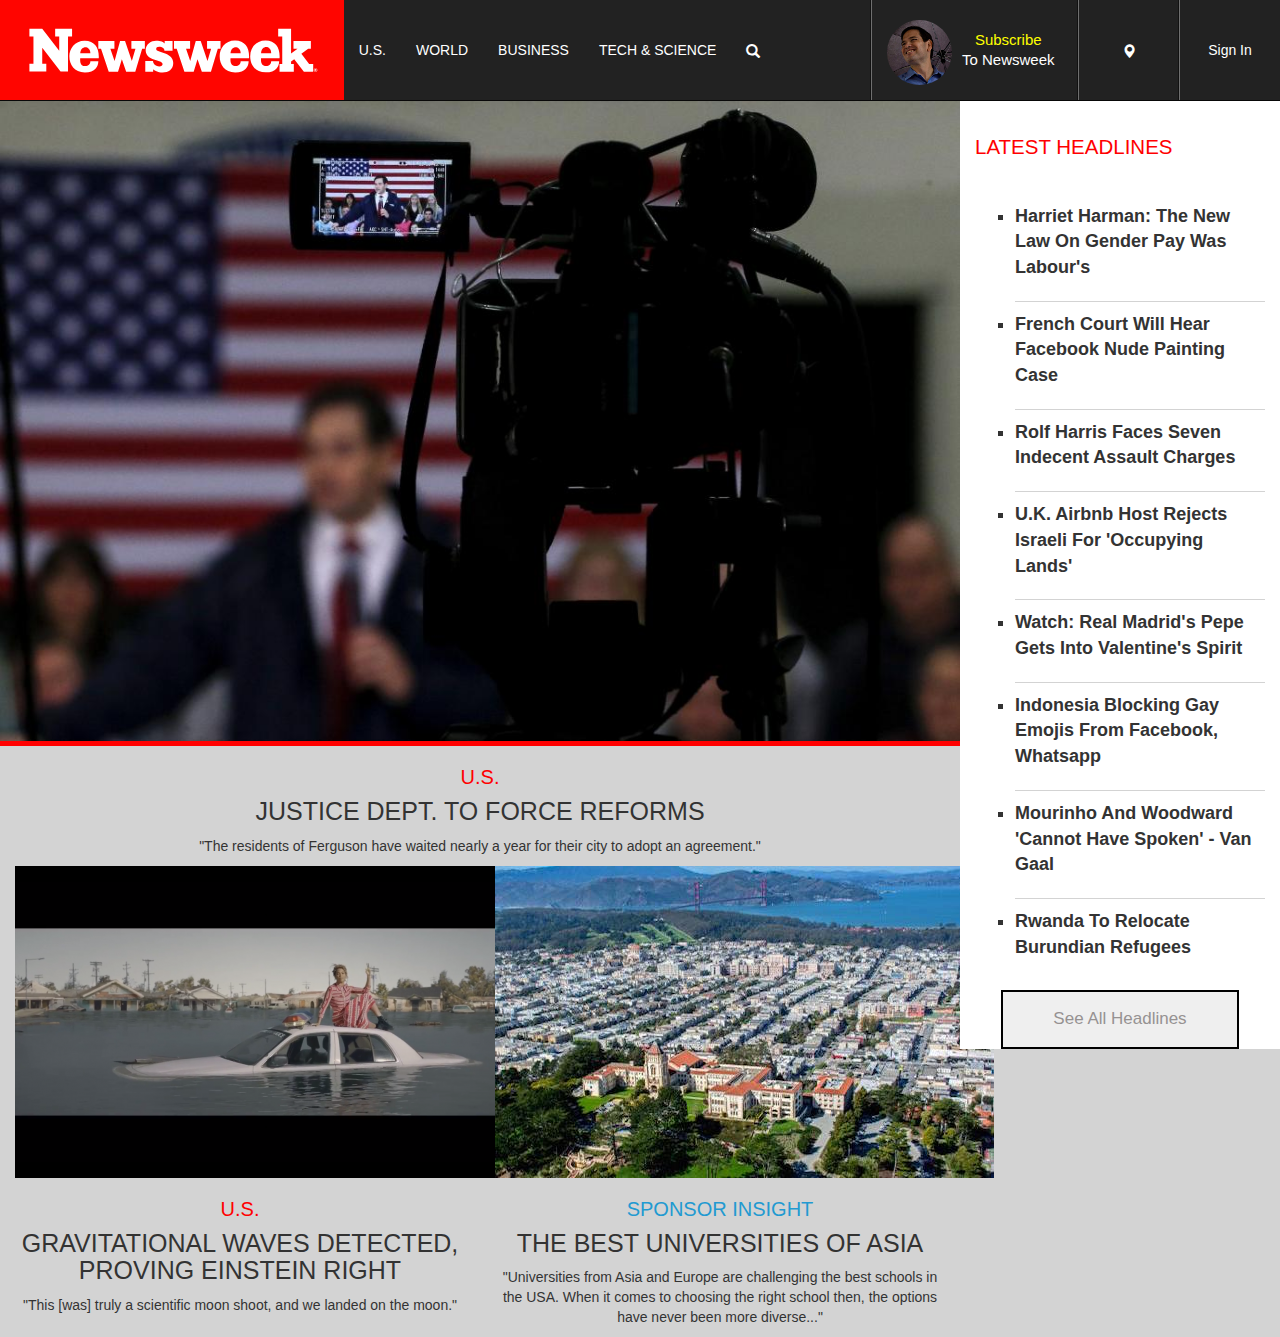
==== index.html @ d06790ab "made good progress on layout" ====
<!DOCTYPE html>
<html lang="en">
  <!-- Head -->
  <head>
    <meta name="viewport" content="width=device-width, initial-scale=1">
    <!-- favicon-->
    <link href="/images/favicon/favicon-32x32.png" rel="icon" type="image/x-icon">

    <title>Newsweek</title>
    
    <link href="css/bootstrap.min.css" rel="stylesheet">
    <link href="css/navbar.css" rel="stylesheet">
    <link href="css/main.css" rel="stylesheet">
    <link href="css/sidebar.css" rel="stylesheet"> 
  </head>

  <!-- Body -->
  <body>
    <!-- Header / Navbar -->
    <nav class="topnav navbar navbar-inverse navbar-static-top" role="navigation" id="main-nav">
      <div class="container-fluid">
        <div class="navbar-header hidden-xs">
          <a href="#" class="pull-left">
            <img class="visible-sm visible-lg" src="images/logo/logo_lg.svg" alt="">
            <img class="visible-md" src="images/logo/logo-sm.svg" alt="">
          </a>
        </div>
        <ul class="nav navbar-nav navbar-left nav-items visible-md visible-lg">
          <li><a href="#">U.S.</a></li>
          <li><a href="#">WORLD</a></li>
          <li><a href="#">BUSINESS</a></li>
          <li><a href="#">TECH & SCIENCE</a></li>
          <li><a href="#" class="glyphicon glyphicon-search"></a></li>
        </ul>
        <div id="navbar" class="navbar-collapse collapse">
          <a href="#" class="pull-left">
            <img class="visible-xs" src="images/logo/logo-sm.svg" alt="">
          </a>
          <!-- Smaller Screen Nav Bar -->
          <ul class="nav navbar-nav navbar-right hidden-lg hidden-md">
            <li class="divider-vertical"></li>
            <li class="dropdown dropdown-style">
              <a href="#" id="search-box" class="dropdown-toggle glyphicon glyphicon-search" data-toggle="dropdown"></a>
              <div class="banner-width-set">
              </div>
            </li>
            <li class="divider-vertical"></li>
            <li class="dropdown dropdown-style-sm-hamburger">
              <a href="#" id="hamburger" class="dropdown-toggle glyphicon glyphicon-menu-hamburger" data-toggle="dropdown"></a>
              <div class="banner-width-set">
              </div>
            </li>
          </ul>
          <!-- lg Screen Nav Bar -->
          <ul class="nav navbar-nav navbar-right visible-lg visible-md">
            <li class="divider-vertical"></li>
            <li class="dropdown">
              <a href="#" id="circular-image" class="dropdown-toggle" data-toggle="dropdown">
                <div class="banner-subscribe-to">
                  <div class="wrapper">
                    <p><img class="img-circle" src="images/navbar/nav-bar-img.jpg">
                      <span>Subscribe <br> To Newsweek</span>
                    </p>
                  </div>
                </div>
              </a>
            </li>
            <li class="divider-vertical"></li>
            <li class="dropdown dropdown-style">
              <a href="#" id="map-marker" class="dropdown-toggle glyphicon glyphicon-map-marker" data-toggle="dropdown"></a>
            </li>
            <li class="divider-vertical"></li>
            <li><a href="#">Sign In</a>
              <div class="banner-sign-in">
              </div>
            </li>
          </ul>
        </div>
      </div>
    </nav>

    <!-- Main -->
    <div class="container-fluid main-content"><!-- hero section -->
      <div id="row-one" class="row">
        <!-- Main Article --> 
        <div class="col-xs-12 col-md-9">
          <div id="main-article">
            <img class="img-responsive" src="images/main/main0_politician-usa-flag.jpg" alt="image of a politician in from of the USA flag" />
              <div id="main-text-div" class="text-div">
                <h3>U.S.</h3>
                <h4>Justice Dept. To Force Reforms</h4>
                  <p>"The residents of Ferguson have waited nearly a year for their city to adopt an agreement."</p>
              </div>
          </div>

          <!-- sub hero / 2 articles below main article -->
          <div id="row-two" class="row">
            <div id="subhero" class="col-xs-12 col-sm-6" >
              <img src="images/main/main1_beyonce.png" alt="Beyoncé on a police car that is submerged in water" />
              <div class="text-div">
                <h3>U.S.</h3>
                <h4>Gravitational Waves Detected, Proving Einstein Right</h4>
                  <p>"This [was] truly a scientific moon shoot, and we landed on the moon."</p>
              </div>
            </div>
            <div class="col-xs-12 col-sm-6">
              <img src="images/main/main2_buildings.jpg" alt="aerial view of a city near the Golden Gate Bridge" />
              <div class="text-div">
                <h3 id="sponsor-insight">Sponsor Insight</h3>
                <h4>The Best Universities of Asia</h4>
                  <p>"Universities from Asia and Europe are challenging the best schools in the USA. When it comes to choosing the right school then, the options have never been more diverse..."</p>
              </div>
            </div>
          </div>
        </div>


        <!-- Side Menu -->
        <div id="row-three" class="row col-xs-12 col-md-3">
          <h3 id="latest-headline">Latest Headlines</h3>
          <ul id="headline-links">
            <li class="headline-link-item">Harriet Harman: The New Law on Gender Pay was Labour's</li>
            <li class="headline-link-item">French Court Will hear Facebook nude painting case</li>
            <li class="headline-link-item">Rolf Harris faces seven indecent assault charges</li>
            <li class="headline-link-item">U.K. airbnb host rejects Israeli for 'occupying lands'</li>
            <li class="headline-link-item">Watch: real Madrid's Pepe gets into Valentine's spirit</li>
            <li class="headline-link-item">Indonesia blocking gay emojis from Facebook, Whatsapp</li>
            <li class="headline-link-item">Mourinho and Woodward 'Cannot Have Spoken' - Van Gaal</li>
            <li id="rwanda" class="headline-link-item">Rwanda to Relocate Burundian refugees</li>
          </ul>

          <!-- button -->
          <div id="button-div">
            <button class="text-center">See all headlines</button>
          </div>
        </div>
      </div>
    </div>

    <!-- Bootstrap core JavaScript
    ================================================== -->
    <!-- Placed at the end of the document so the pages load faster -->
    <script src="js/jquery.min.js"></script>
    <script src="js/bootstrap.min.js"></script>
  </body>
</html>
---- css/navbar.css ----
/*-- Navbar --*/

#main-nav .container-fluid {
  padding-left: 0px;
  padding-right: 0px;
}

#main-nav .pull-left img {
  height: 100px;
}

.navbar-inverse .navbar-nav>li>a {
  color: white;
}

.navbar-inverse .navbar-nav>li>a:hover{
  color: #9d9d9d;
}

#main-nav li a:not(#circular-image):not(.bullet-a){
  line-height: 70px; /*vertically center menu items*/
  position: relative;
  display: block;
  text-align:center;
}

/* ----------------------- */

/* Subscribe to Newsweek */

#main-nav li #circular-image {
  padding-top: 20px;
  padding-bottom: 20px;
}

.banner-subscribe-to {
  width: 175px;
}
#main-nav .wrapper {
  margin: 0 auto;
}

.banner-subscribe-to p {
  text-align: center;
  display: block;
}

#main-nav .img-circle {
  border-radius: 50%;
  height: 65px;
  width: 65px;
  vertical-align:middle;
  text-align: left;
  float: left;
}

.banner-subscribe-to span {
  padding-top: 10px;
  padding-left: 10px;
  display: table-cell;
  font-size: 15px;
  vertical-align:middle;
}

.banner-subscribe-to span::first-line {
  color:yellow;
}

#main-nav .divider-vertical {
  height: 100px;
  border-right: 1px solid #ffffff;
  border-left: 1px solid #f2f2f2;
}

#main-nav.navbar-inverse .divider-vertical {
  border-right-color: #6f6f6f;
  border-left-color: #111111;
}

.banner-width-set {
  width: 100px;
}

/* Sign In */

.banner-sign-in {
  width: 100px;
}

/* small screen navbar*/

.navbar-collapse.collapse {
  display: block!important;
}

.navbar-collapse {
  padding-left: 0px;
  padding-right: 0px;
}

.navbar-nav > li, .navbar-nav {
  float: left !important;
}

.navbar-right {
  float: right!important;
}

@media (min-width: 768px) {
  #main-nav .navbar-right {
    margin-right: 0;
  }
}

@media (max-width: 767px){
  #main-nav .container-fluid {
    padding-left: 15px;
    padding-right: 15px;
  }
  #main-nav .navbar-nav > li > a {
    padding-top: 15px;
    padding-bottom: 15px;
  }
  #main-nav .navbar-nav {
    margin: 0 0 0 15px;
  }
}
---- css/main.css ----
/********** start of css *********/

/***** ***** navbar ***** *****/
#main-nav {
  margin-bottom: 0;
}
#map-marker {
  padding-left: 4.25rem;
  padding-right: 4.25rem;
}


/***** ***** main (hero) ***** *****/
#row-one {
  background-color: lightgrey;
}
#main-article {
  margin-left: -15px;
  margin-right: -15px;
  position: relative;
}
.img-responsive {
  width: 100%;
}
#main-text-div {
  border-top: solid red 5px;
  bottom: absolute;
}
.text-div {
  text-align: center;
}
h3 {
  color: red;
  text-transform: uppercase;
  font-size: 20px;
}
#sponsor-insight {
  color: rgb(34, 154, 209);
}
h4 {
  text-transform: uppercase;
  font-size: 25px;
}
/***** ***** main (sub-hero) ***** *****/



/***** ***** side menu ***** *****/
#row-three {
  margin-left: 0px;
  background-color: white;
}
#latest-headline {
  font-size: 2.05rem;
  padding-top: 15px;
  /* padding-bottom: 15px; */
  margin-top: 20px;
  margin-bottom: 20px;
  /* margin-bottom: 1rem; */
}
#headline-links, button {
  text-transform: capitalize;
}
ul {
  list-style: none;
  list-style-type: square;
}
/*** unordered list***/
#headline-links {
  font-weight: bold;
  padding-top: 15px;
}
li {
  border-width: 70%;
  /* margin-bottom: 5px; */
}
.headline-link-item { 
  font-size: 18px;
  padding-top: 10px;
  padding-bottom: 20px;
  border-bottom: solid lightgrey 1px;
}
#headline-links::before {
  color: red;
}
#rwanda {
  border-bottom: none;
}
#button-div {
  margin: 0 auto;
  display: flex;
  justify-content: center;
}
button {
  padding: 15px 50px;
  color: rgb(150, 146, 146);
  font-size: 17px;
  border: solid black 2px;
}
button:hover {
  opacity: 0.75;
}



/***** ***** media breakpoints ***** *****/
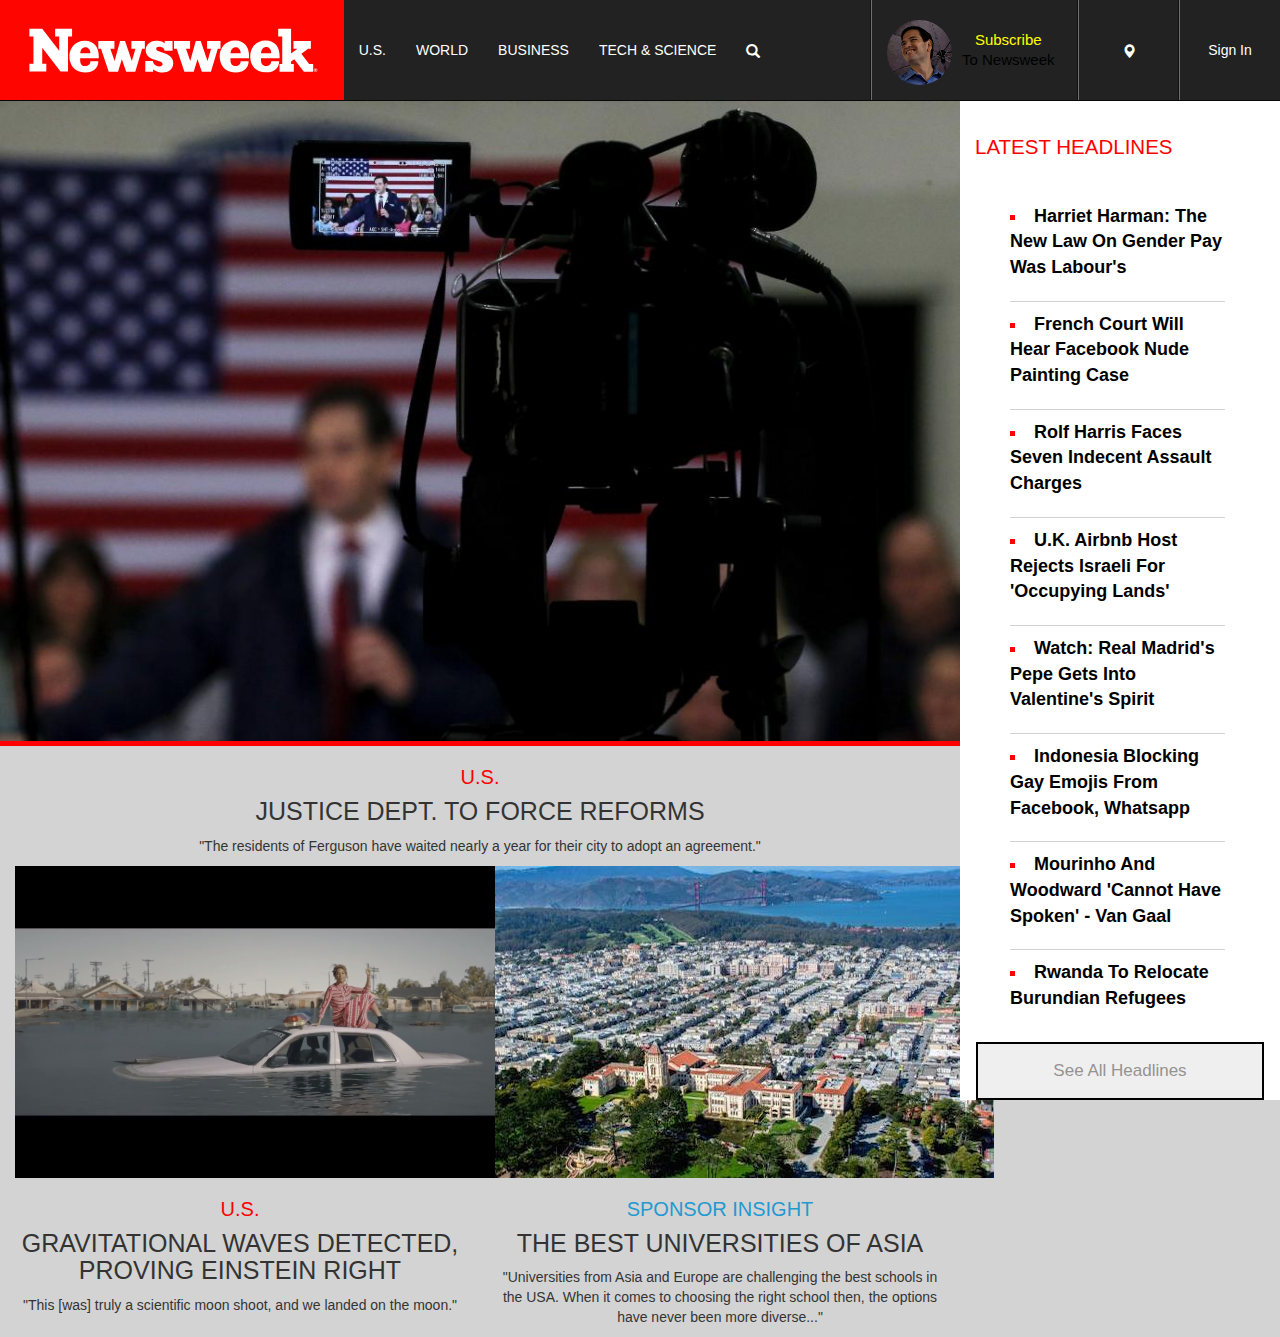
==== commit 54d2f96c: "made the bullet points square and red" ====
--- a/index.html
+++ b/index.html
@@ -119,14 +119,14 @@
         <div id="row-three" class="row col-xs-12 col-md-3">
           <h3 id="latest-headline">Latest Headlines</h3>
           <ul id="headline-links">
-            <li class="headline-link-item">Harriet Harman: The New Law on Gender Pay was Labour's</li>
-            <li class="headline-link-item">French Court Will hear Facebook nude painting case</li>
-            <li class="headline-link-item">Rolf Harris faces seven indecent assault charges</li>
-            <li class="headline-link-item">U.K. airbnb host rejects Israeli for 'occupying lands'</li>
-            <li class="headline-link-item">Watch: real Madrid's Pepe gets into Valentine's spirit</li>
-            <li class="headline-link-item">Indonesia blocking gay emojis from Facebook, Whatsapp</li>
-            <li class="headline-link-item">Mourinho and Woodward 'Cannot Have Spoken' - Van Gaal</li>
-            <li id="rwanda" class="headline-link-item">Rwanda to Relocate Burundian refugees</li>
+            <li class="headline-link-item"><span>Harriet Harman: The New Law on Gender Pay was Labour's</span></li>
+            <li class="headline-link-item"><span>French Court Will hear Facebook nude painting case</span></li>
+            <li class="headline-link-item"><span>Rolf Harris faces seven indecent assault charges</span></li>
+            <li class="headline-link-item"><span>U.K. airbnb host rejects Israeli for 'occupying lands'</span></li>
+            <li class="headline-link-item"><span>Watch: real Madrid's Pepe gets into Valentine's spirit</span></li>
+            <li class="headline-link-item"><span>Indonesia blocking gay emojis from Facebook, Whatsapp</span></li>
+            <li class="headline-link-item"><span>Mourinho and Woodward 'Cannot Have Spoken' - Van Gaal</span></li>
+            <li id="rwanda" class="headline-link-item"><span>Rwanda to Relocate Burundian refugees</span></li>
           </ul>
 
           <!-- button -->
--- a/css/main.css
+++ b/css/main.css
@@ -64,21 +64,27 @@
 ul {
   list-style: none;
   list-style-type: square;
+  list-style-position: inside;
 }
-/*** unordered list***/
+/*** unordered list ***/
 #headline-links {
   font-weight: bold;
   padding-top: 15px;
+  padding-left: 35px;
+  padding-right: 40px;
 }
 li {
   border-width: 70%;
-  /* margin-bottom: 5px; */
+  color: red;
 }
 .headline-link-item { 
   font-size: 18px;
   padding-top: 10px;
   padding-bottom: 20px;
   border-bottom: solid lightgrey 1px;
+}
+li span {
+  color: black;
 }
 #headline-links::before {
   color: red;
@@ -92,7 +98,7 @@
   justify-content: center;
 }
 button {
-  padding: 15px 50px;
+  padding: 15px 75px;
   color: rgb(150, 146, 146);
   font-size: 17px;
   border: solid black 2px;
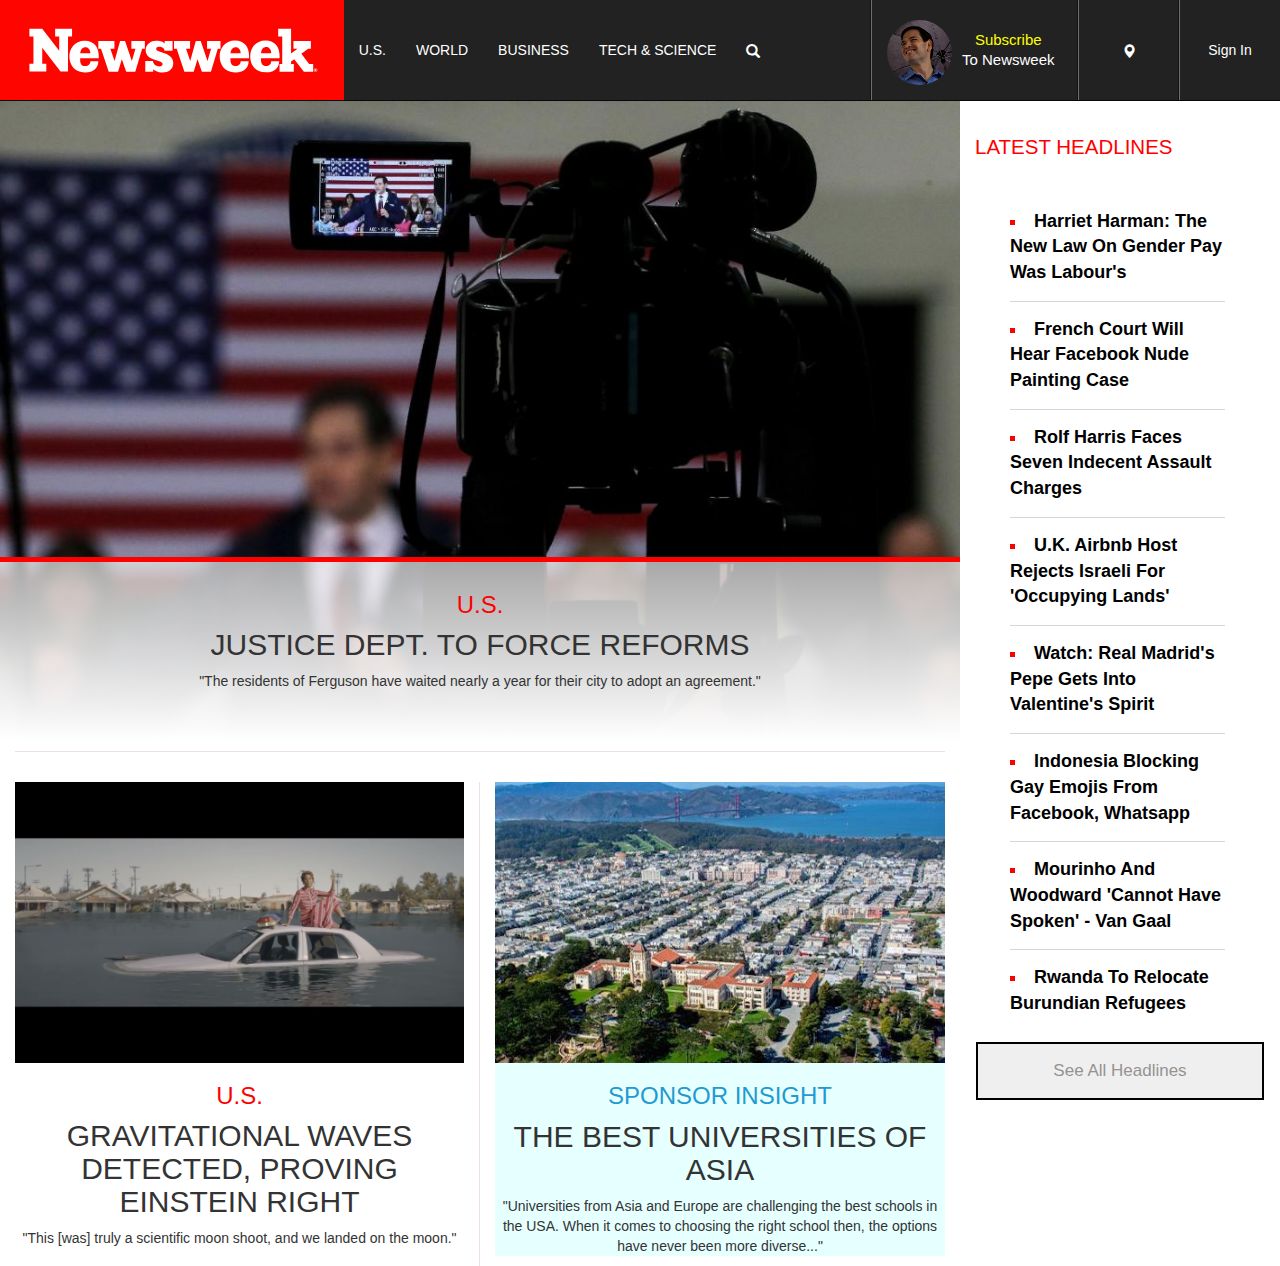
==== commit 9a25c3ae: "added blue background to div" ====
--- a/index.html
+++ b/index.html
@@ -95,20 +95,22 @@
 
           <!-- sub hero / 2 articles below main article -->
           <div id="row-two" class="row">
-            <div id="subhero" class="col-xs-12 col-sm-6" >
-              <img src="images/main/main1_beyonce.png" alt="Beyoncé on a police car that is submerged in water" />
+            <div id="sub-hero-1" class="col-xs-12 col-sm-6" >
+              <img class="img-responsive" src="images/main/main1_beyonce.png" alt="Beyoncé on a police car that is submerged in water" />
               <div class="text-div">
                 <h3>U.S.</h3>
                 <h4>Gravitational Waves Detected, Proving Einstein Right</h4>
                   <p>"This [was] truly a scientific moon shoot, and we landed on the moon."</p>
               </div>
             </div>
-            <div class="col-xs-12 col-sm-6">
-              <img src="images/main/main2_buildings.jpg" alt="aerial view of a city near the Golden Gate Bridge" />
-              <div class="text-div">
-                <h3 id="sponsor-insight">Sponsor Insight</h3>
-                <h4>The Best Universities of Asia</h4>
-                  <p>"Universities from Asia and Europe are challenging the best schools in the USA. When it comes to choosing the right school then, the options have never been more diverse..."</p>
+            <div id="sub-hero-2" class="col-xs-12 col-sm-6">
+              <div id="sponsor-insight-background">
+                <img class="img-responsive" src="images/main/main2_buildings.jpg" alt="aerial view of a city near the Golden Gate Bridge" />
+                <div class="text-div">
+                  <h3 id="sponsor-insight">Sponsor Insight</h3>
+                  <h4>The Best Universities of Asia</h4>
+                    <p>"Universities from Asia and Europe are challenging the best schools in the USA. When it comes to choosing the right school then, the options have never been more diverse..."</p>
+                </div>
               </div>
             </div>
           </div>
@@ -119,14 +121,14 @@
         <div id="row-three" class="row col-xs-12 col-md-3">
           <h3 id="latest-headline">Latest Headlines</h3>
           <ul id="headline-links">
-            <li class="headline-link-item"><span>Harriet Harman: The New Law on Gender Pay was Labour's</span></li>
-            <li class="headline-link-item"><span>French Court Will hear Facebook nude painting case</span></li>
-            <li class="headline-link-item"><span>Rolf Harris faces seven indecent assault charges</span></li>
-            <li class="headline-link-item"><span>U.K. airbnb host rejects Israeli for 'occupying lands'</span></li>
-            <li class="headline-link-item"><span>Watch: real Madrid's Pepe gets into Valentine's spirit</span></li>
-            <li class="headline-link-item"><span>Indonesia blocking gay emojis from Facebook, Whatsapp</span></li>
-            <li class="headline-link-item"><span>Mourinho and Woodward 'Cannot Have Spoken' - Van Gaal</span></li>
-            <li id="rwanda" class="headline-link-item"><span>Rwanda to Relocate Burundian refugees</span></li>
+            <li class="headline-link-item"><span class="headline-span">Harriet Harman: The New Law on Gender Pay was Labour's</span></li>
+            <li class="headline-link-item"><span class="headline-span">French Court Will hear Facebook nude painting case</span></li>
+            <li class="headline-link-item"><span class="headline-span">Rolf Harris faces seven indecent assault charges</span></li>
+            <li class="headline-link-item"><span class="headline-span">U.K. airbnb host rejects Israeli for 'occupying lands'</span></li>
+            <li class="headline-link-item"><span class="headline-span">Watch: real Madrid's Pepe gets into Valentine's spirit</span></li>
+            <li class="headline-link-item"><span class="headline-span">Indonesia blocking gay emojis from Facebook, Whatsapp</span></li>
+            <li class="headline-link-item"><span class="headline-span">Mourinho and Woodward 'Cannot Have Spoken' - Van Gaal</span></li>
+            <li id="rwanda" class="headline-link-item"><span class="headline-span">Rwanda to Relocate Burundian refugees</span></li>
           </ul>
 
           <!-- button -->
--- a/css/main.css
+++ b/css/main.css
@@ -12,7 +12,7 @@
 
 /***** ***** main (hero) ***** *****/
 #row-one {
-  background-color: lightgrey;
+  /* background-color: lightgrey; */
 }
 #main-article {
   margin-left: -15px;
@@ -24,7 +24,13 @@
 }
 #main-text-div {
   border-top: solid red 5px;
-  bottom: absolute;
+  position: absolute;
+  bottom: 0;
+  left: 0; 
+  right: 0;
+  background-image: linear-gradient(to bottom, rgba(240,240,240,0.7), rgba(255,255,255, 1));
+  padding-top: 10px;
+  padding-bottom: 40px;
 }
 .text-div {
   text-align: center;
@@ -32,18 +38,39 @@
 h3 {
   color: red;
   text-transform: uppercase;
-  font-size: 20px;
+  font-size: 24px;
+}
+h4 {
+  text-transform: uppercase;
+  font-size: 30px;
+}
+
+
+/***** ***** main (sub-hero) ***** *****/
+#row-two {
+  border-top: solid rgb(235, 225, 225) 0.5px;
+  margin: 0 auto;
+  margin-top: 10px;
+  padding-top: 30px;
+  display: flex;
+  justify-content: center;
+}
+#sub-hero-1 {
+  border-right: solid rgb(235, 225, 225) 0.5px;
+  padding-left: 0;
+  padding-right: 15px;
+} 
+#sub-hero-2 {
+  /* border-left: solid 0.05px darkgrey;*/
+  padding-left: 15px;
+  padding-right: 0;
 }
 #sponsor-insight {
   color: rgb(34, 154, 209);
 }
-h4 {
-  text-transform: uppercase;
-  font-size: 25px;
+#sponsor-insight-background {
+  background-color: #e6ffff;
 }
-/***** ***** main (sub-hero) ***** *****/
-
-
 
 /***** ***** side menu ***** *****/
 #row-three {
@@ -53,10 +80,8 @@
 #latest-headline {
   font-size: 2.05rem;
   padding-top: 15px;
-  /* padding-bottom: 15px; */
   margin-top: 20px;
   margin-bottom: 20px;
-  /* margin-bottom: 1rem; */
 }
 #headline-links, button {
   text-transform: capitalize;
@@ -79,11 +104,11 @@
 }
 .headline-link-item { 
   font-size: 18px;
-  padding-top: 10px;
-  padding-bottom: 20px;
-  border-bottom: solid lightgrey 1px;
+  padding-top: 15px;
+  padding-bottom: 15px;
+  border-bottom: solid rgb(218, 212, 212) 1px;
 }
-li span {
+.headline-span {
   color: black;
 }
 #headline-links::before {
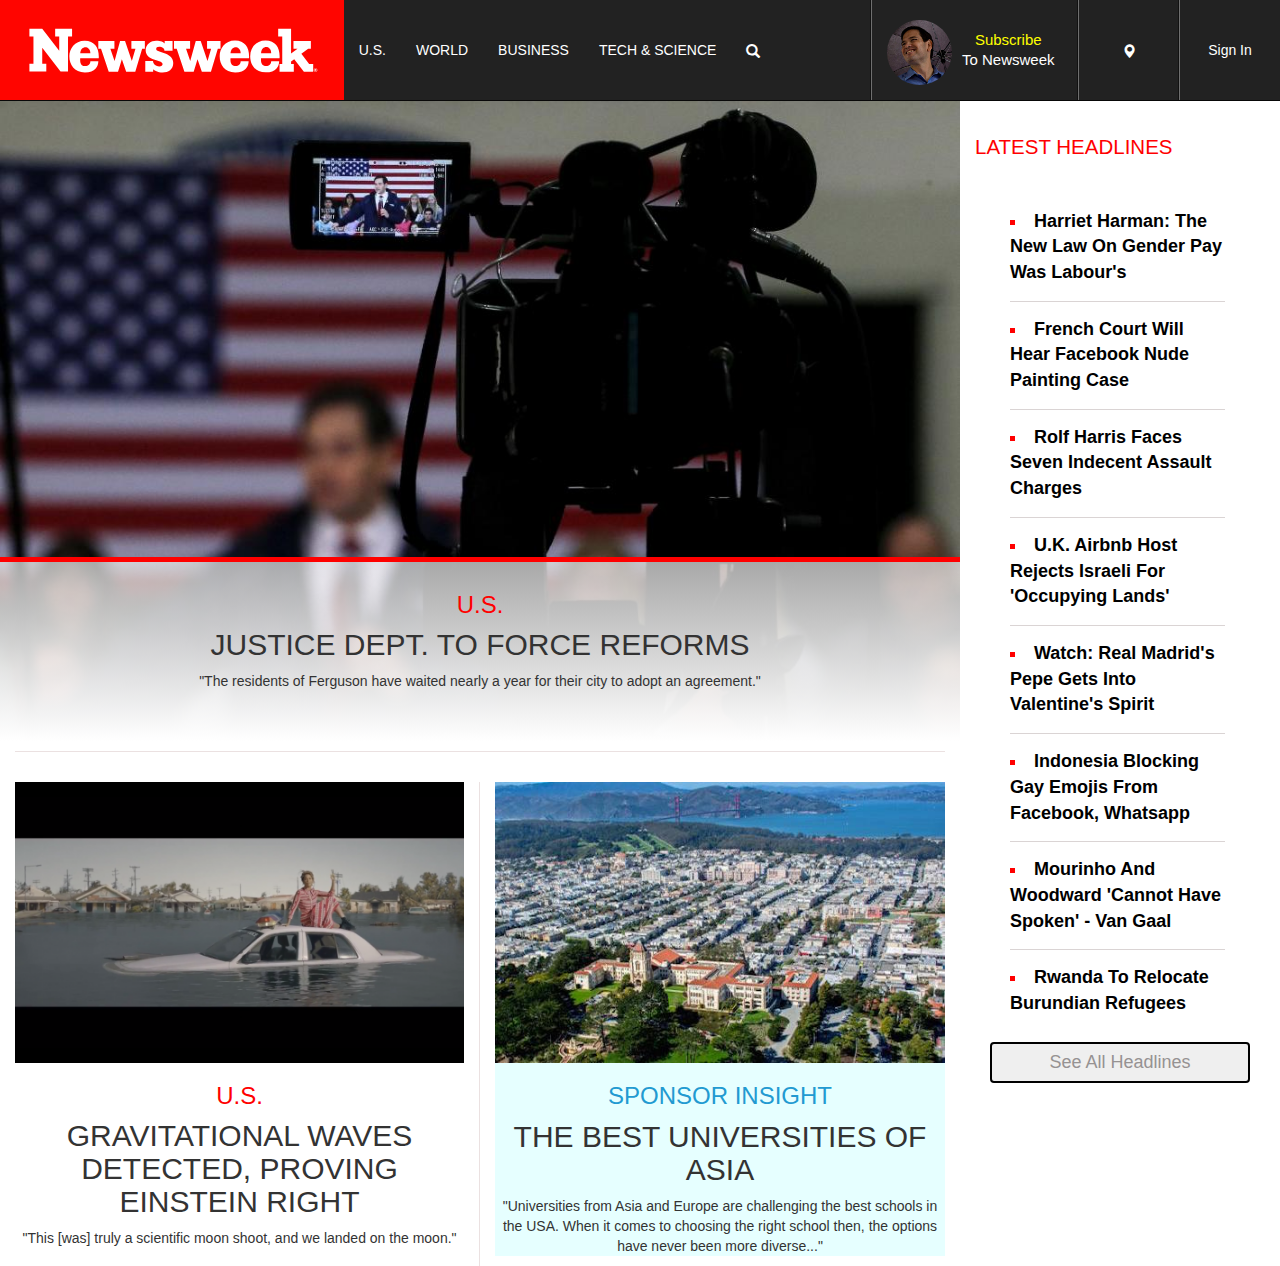
==== commit bc878709: "fixed bootstrap button" ====
--- a/index.html
+++ b/index.html
@@ -132,8 +132,8 @@
           </ul>
 
           <!-- button -->
-          <div id="button-div">
-            <button class="text-center">See all headlines</button>
+          <div id="button-div" class="col-md-12">
+            <button id="headline-button" class="btn text-center btn-block">See all headlines</button>
           </div>
         </div>
       </div>
--- a/css/main.css
+++ b/css/main.css
@@ -11,9 +11,9 @@
 
 
 /***** ***** main (hero) ***** *****/
-#row-one {
-  /* background-color: lightgrey; */
-}
+/* #row-one {
+  background-color: lightgrey; 
+} */
 #main-article {
   margin-left: -15px;
   margin-right: -15px;
@@ -72,6 +72,7 @@
   background-color: #e6ffff;
 }
 
+
 /***** ***** side menu ***** *****/
 #row-three {
   margin-left: 0px;
@@ -119,19 +120,28 @@
 }
 #button-div {
   margin: 0 auto;
-  display: flex;
-  justify-content: center;
+  width: 100%;
 }
 button {
-  padding: 15px 75px;
+  /* margin: 0 auto; */
+  /* padding: 15px 50px; */
   color: rgb(150, 146, 146);
-  font-size: 17px;
-  border: solid black 2px;
+  float: clear;
 }
 button:hover {
   opacity: 0.75;
 }
+#headline-button {
+  border: solid black 2px;
+  font-size: 18px;
+}
 
 
+/***** ***** media breakpoints ***** *****/
+/*  X-Small	<576px
+    Small	≥576px
+    Medium ≥768px
+    Large	≥992px
+    Extra large	≥1200px
+    Extra extra large	≥1400px */
 
-/***** ***** media breakpoints ***** *****/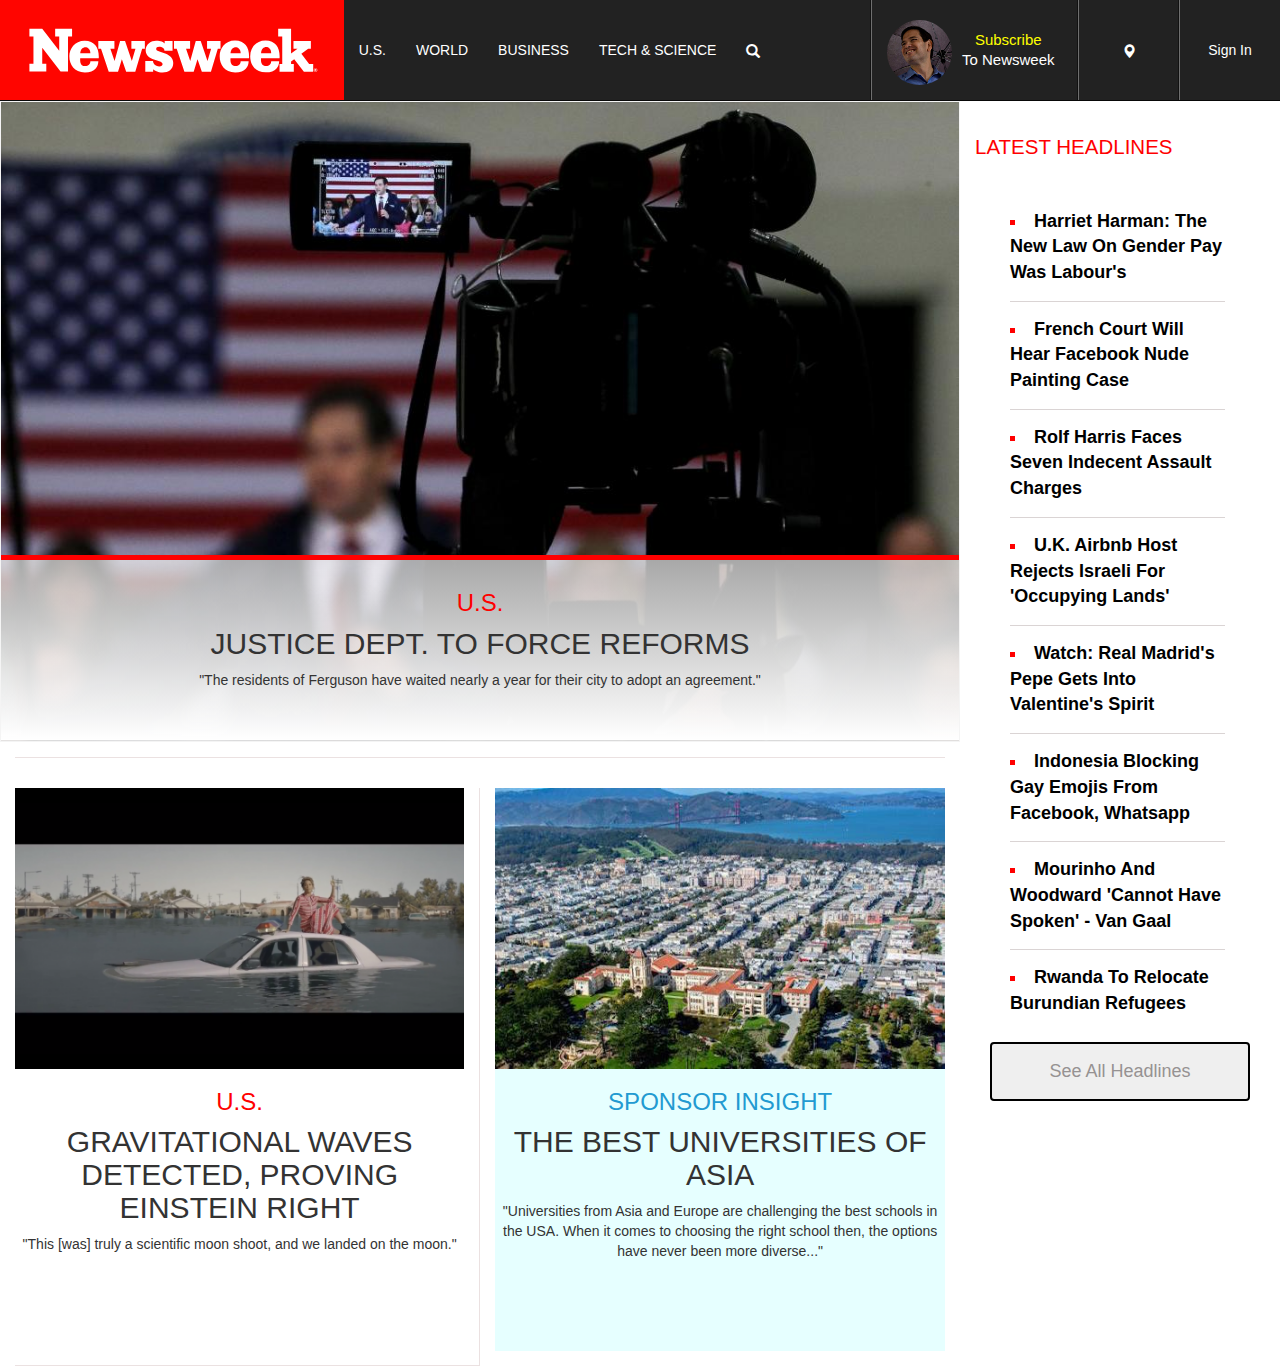
==== commit b9b9200d: "side menu at first breakpoint and main-text-div" ====
--- a/index.html
+++ b/index.html
@@ -85,7 +85,7 @@
         <!-- Main Article --> 
         <div class="col-xs-12 col-md-9">
           <div id="main-article">
-            <img class="img-responsive" src="images/main/main0_politician-usa-flag.jpg" alt="image of a politician in from of the USA flag" />
+            <img class="img-fluid img-responsive" src="images/main/main0_politician-usa-flag.jpg" alt="image of a politician in from of the USA flag" />
               <div id="main-text-div" class="text-div">
                 <h3>U.S.</h3>
                 <h4>Justice Dept. To Force Reforms</h4>
@@ -95,7 +95,7 @@
 
           <!-- sub hero / 2 articles below main article -->
           <div id="row-two" class="row">
-            <div id="sub-hero-1" class="col-xs-12 col-sm-6" >
+            <div id="sub-hero-1" class="col-xs-12 col-s-12 col-md-12 col-lg-12" >
               <img class="img-responsive" src="images/main/main1_beyonce.png" alt="Beyoncé on a police car that is submerged in water" />
               <div class="text-div">
                 <h3>U.S.</h3>
@@ -103,7 +103,7 @@
                   <p>"This [was] truly a scientific moon shoot, and we landed on the moon."</p>
               </div>
             </div>
-            <div id="sub-hero-2" class="col-xs-12 col-sm-6">
+            <div id="sub-hero-2" class="col-xs-12 col-sm-12 col-md-12 col-lg-12">
               <div id="sponsor-insight-background">
                 <img class="img-responsive" src="images/main/main2_buildings.jpg" alt="aerial view of a city near the Golden Gate Bridge" />
                 <div class="text-div">
--- a/css/main.css
+++ b/css/main.css
@@ -12,12 +12,13 @@
 
 /***** ***** main (hero) ***** *****/
 /* #row-one {
-  background-color: lightgrey; 
+  margin-bottom: 20px;
 } */
 #main-article {
   margin-left: -15px;
   margin-right: -15px;
   position: relative;
+  border: solid 0.5px rgba(240,240,240,0.7);
 }
 .img-responsive {
   width: 100%;
@@ -31,9 +32,11 @@
   background-image: linear-gradient(to bottom, rgba(240,240,240,0.7), rgba(255,255,255, 1));
   padding-top: 10px;
   padding-bottom: 40px;
+  border-bottom: solid 0.5px  rgba(240,240,240,0.7);
 }
 .text-div {
   text-align: center;
+  border-bottom-color: white;
 }
 h3 {
   color: red;
@@ -50,13 +53,14 @@
 #row-two {
   border-top: solid rgb(235, 225, 225) 0.5px;
   margin: 0 auto;
-  margin-top: 10px;
+  margin-top: 15px;
   padding-top: 30px;
   display: flex;
   justify-content: center;
 }
 #sub-hero-1 {
   border-right: solid rgb(235, 225, 225) 0.5px;
+  border-bottom: solid rgb(235, 225, 225) 0.5px;
   padding-left: 0;
   padding-right: 15px;
 } 
@@ -64,12 +68,14 @@
   /* border-left: solid 0.05px darkgrey;*/
   padding-left: 15px;
   padding-right: 0;
+  margin-bottom: 15px;
 }
 #sponsor-insight {
   color: rgb(34, 154, 209);
 }
 #sponsor-insight-background {
   background-color: #e6ffff;
+  padding-bottom: 80px;
 }
 
 
@@ -77,6 +83,7 @@
 #row-three {
   margin-left: 0px;
   background-color: white;
+  padding-bottom: 8rem;
 }
 #latest-headline {
   font-size: 2.05rem;
@@ -123,17 +130,17 @@
   width: 100%;
 }
 button {
-  /* margin: 0 auto; */
-  /* padding: 15px 50px; */
   color: rgb(150, 146, 146);
-  float: clear;
+  /* float: clear; */
 }
 button:hover {
-  opacity: 0.75;
+  opacity: 0.50;
 }
 #headline-button {
   border: solid black 2px;
   font-size: 18px;
+  padding-top: 15px; 
+  padding-bottom: 15px;
 }
 
 
@@ -145,3 +152,22 @@
     Extra large	≥1200px
     Extra extra large	≥1400px */
 
+
+@media only screen and (max-width: 991px){
+  #row-three {
+    text-align: center;
+    background-color: rgb(252, 235, 235, 0.25);
+  }
+}
+
+/* moves main text below image */
+@media only screen and (max-width: 767px){
+  #main-text-div {
+    position: relative;
+  }
+}
+@media only screen and (max-width: 767px){
+  {
+    
+  }
+}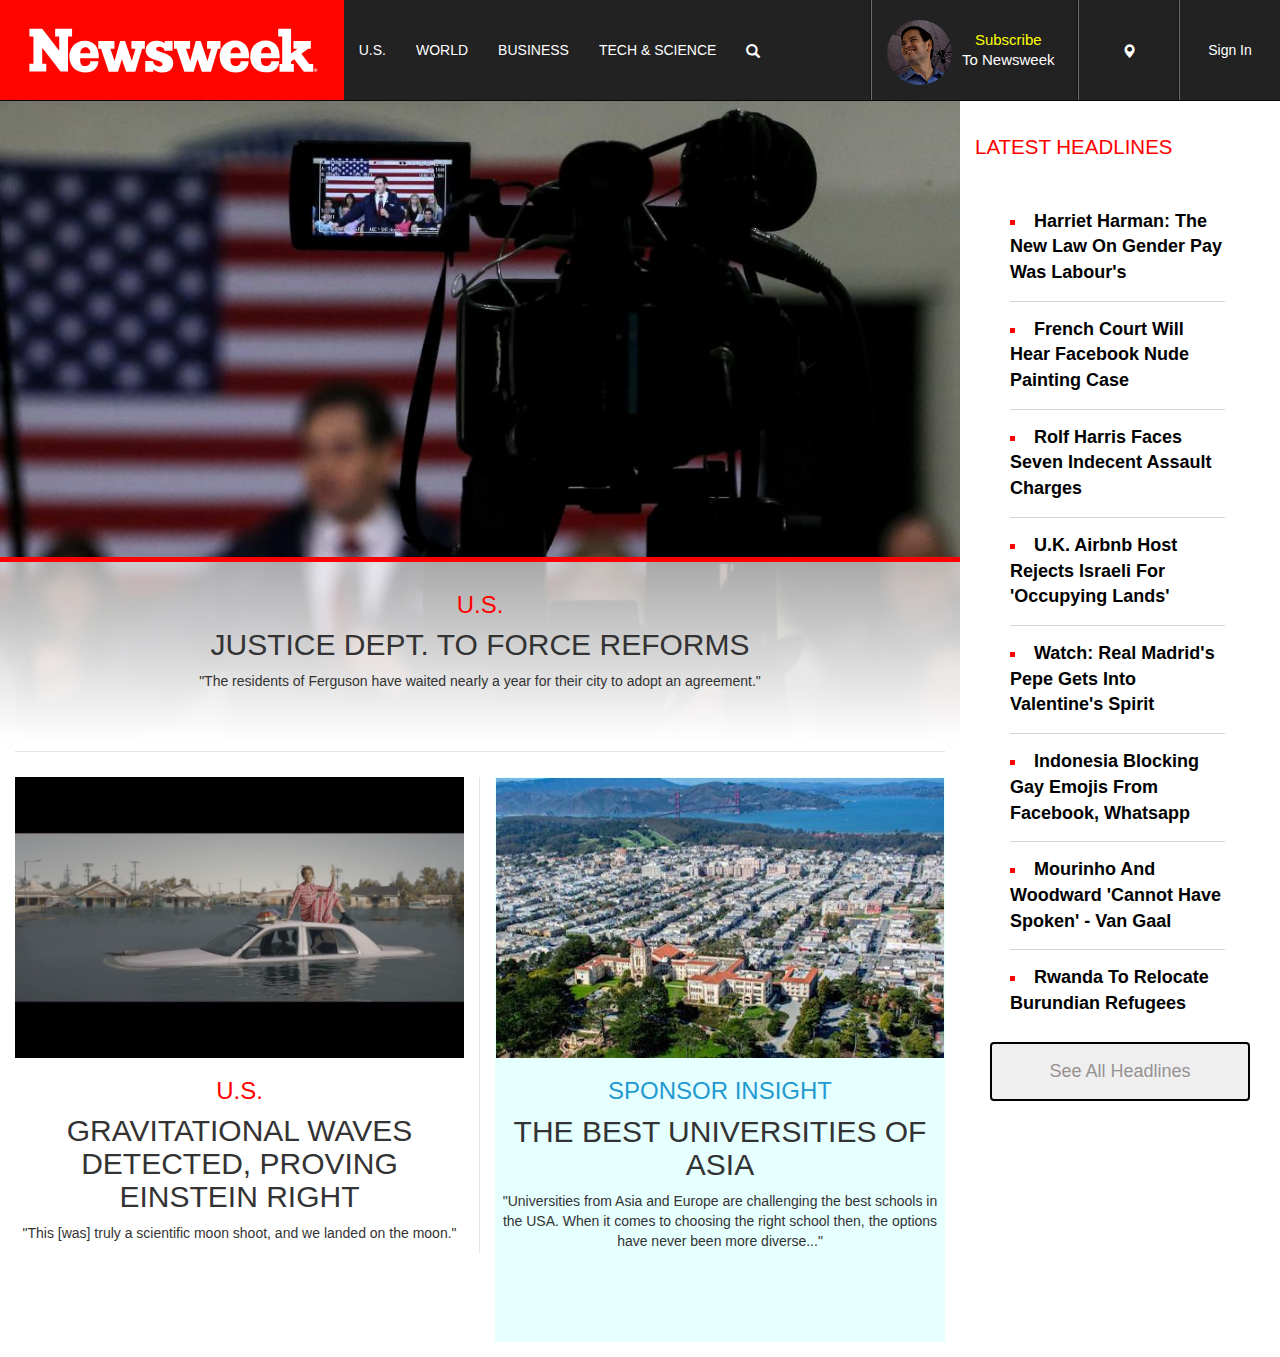
==== commit f6c1fcb2: "fixed weird css thing (flex) that would not allow the sub article images to fully expand on col-xs-1" ====
--- a/index.html
+++ b/index.html
@@ -95,7 +95,7 @@
 
           <!-- sub hero / 2 articles below main article -->
           <div id="row-two" class="row">
-            <div id="sub-hero-1" class="col-xs-12 col-s-12 col-md-12 col-lg-12" >
+            <div id="sub-hero-1" class="col-xs-12 col-sm-6" >
               <img class="img-responsive" src="images/main/main1_beyonce.png" alt="Beyoncé on a police car that is submerged in water" />
               <div class="text-div">
                 <h3>U.S.</h3>
@@ -103,7 +103,7 @@
                   <p>"This [was] truly a scientific moon shoot, and we landed on the moon."</p>
               </div>
             </div>
-            <div id="sub-hero-2" class="col-xs-12 col-sm-12 col-md-12 col-lg-12">
+            <div id="sub-hero-2" class="col-xs-12 col-sm-6">
               <div id="sponsor-insight-background">
                 <img class="img-responsive" src="images/main/main2_buildings.jpg" alt="aerial view of a city near the Golden Gate Bridge" />
                 <div class="text-div">
--- a/css/main.css
+++ b/css/main.css
@@ -18,7 +18,7 @@
   margin-left: -15px;
   margin-right: -15px;
   position: relative;
-  border: solid 0.5px rgba(240,240,240,0.7);
+  border: solid 0px rgba(240,240,240,0.7);
 }
 .img-responsive {
   width: 100%;
@@ -32,7 +32,7 @@
   background-image: linear-gradient(to bottom, rgba(240,240,240,0.7), rgba(255,255,255, 1));
   padding-top: 10px;
   padding-bottom: 40px;
-  border-bottom: solid 0.5px  rgba(240,240,240,0.7);
+  /* border-bottom: solid 0.25px  rgba(240,240,240,0.7); */
 }
 .text-div {
   text-align: center;
@@ -51,21 +51,22 @@
 
 /***** ***** main (sub-hero) ***** *****/
 #row-two {
-  border-top: solid rgb(235, 225, 225) 0.5px;
+  border-top: solid 0.1px rgb(235, 225, 225);
   margin: 0 auto;
-  margin-top: 15px;
-  padding-top: 30px;
-  display: flex;
-  justify-content: center;
+  margin-top: 10px;
+  padding-top: 25px;
+  /* display: flex;
+  justify-content: center; */
+  /* border-bottom: solid 1px rgb(235, 225, 225); */
 }
 #sub-hero-1 {
   border-right: solid rgb(235, 225, 225) 0.5px;
-  border-bottom: solid rgb(235, 225, 225) 0.5px;
+  /* border-bottom: solid rgb(235, 225, 225) 0.5px; */
   padding-left: 0;
   padding-right: 15px;
 } 
 #sub-hero-2 {
-  /* border-left: solid 0.05px darkgrey;*/
+  /* border-left: solid 0.009px darkgrey; */
   padding-left: 15px;
   padding-right: 0;
   margin-bottom: 15px;
@@ -76,10 +77,11 @@
 #sponsor-insight-background {
   background-color: #e6ffff;
   padding-bottom: 80px;
+  border: solid 0.5px #e6ffff;
 }
 
 
-/***** ***** side menu ***** *****/
+/***** ***** side menu /row three ***** *****/
 #row-three {
   margin-left: 0px;
   background-color: white;
@@ -166,8 +168,19 @@
     position: relative;
   }
 }
+
+@media only screen and (max-width: 991px){
+  #row-three {
+    border-top: solid rgb(235, 225, 225) 0.5px;
+  }
+} 
+
 @media only screen and (max-width: 767px){
-  {
-    
+  .col-sm-6 {
+    display: block;
+    width: 100%;
+  }
+  #sub-hero-1 {
+    border: none;
   }
 }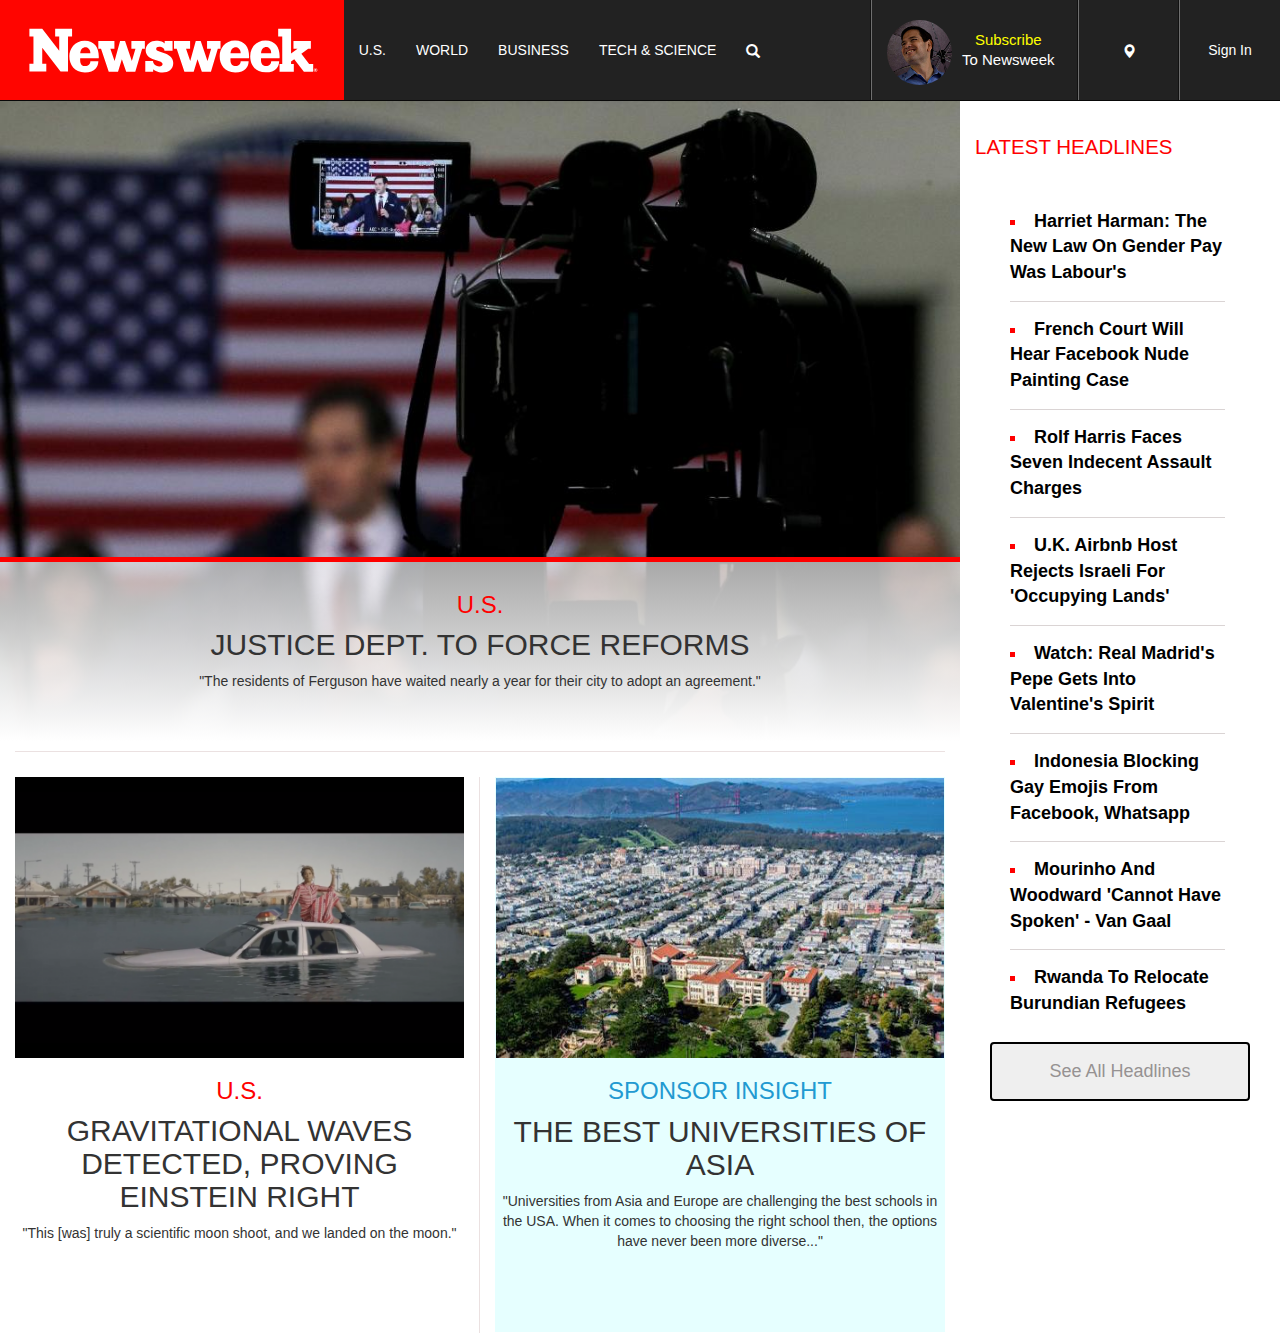
==== commit 5d3fbb09: "update favicon" ====
--- a/index.html
+++ b/index.html
@@ -4,7 +4,7 @@
   <head>
     <meta name="viewport" content="width=device-width, initial-scale=1">
     <!-- favicon-->
-    <link href="/images/favicon/favicon-32x32.png" rel="icon" type="image/x-icon">
+    <link href="/images/favicon/newsweek_favicon.ico" rel="icon" type="image/x-icon">
 
     <title>Newsweek</title>
     
--- a/css/main.css
+++ b/css/main.css
@@ -55,28 +55,28 @@
   margin: 0 auto;
   margin-top: 10px;
   padding-top: 25px;
-  /* display: flex;
-  justify-content: center; */
   /* border-bottom: solid 1px rgb(235, 225, 225); */
+  /* margin-bottom: 10px; */
 }
 #sub-hero-1 {
   border-right: solid rgb(235, 225, 225) 0.5px;
   /* border-bottom: solid rgb(235, 225, 225) 0.5px; */
   padding-left: 0;
   padding-right: 15px;
+  padding-bottom: 80px;
 } 
 #sub-hero-2 {
   /* border-left: solid 0.009px darkgrey; */
   padding-left: 15px;
   padding-right: 0;
-  margin-bottom: 15px;
+  /* margin-bottom: 15px; */
 }
 #sponsor-insight {
   color: rgb(34, 154, 209);
 }
 #sponsor-insight-background {
   background-color: #e6ffff;
-  padding-bottom: 80px;
+  padding-bottom: 70px;
   border: solid 0.5px #e6ffff;
 }
 
@@ -162,6 +162,12 @@
   }
 }
 
+@media only screen and (max-width: 991px){
+  #row-three {
+    border-top: solid rgb(235, 225, 225) 0.5px;
+  }
+} 
+
 /* moves main text below image */
 @media only screen and (max-width: 767px){
   #main-text-div {
@@ -169,18 +175,13 @@
   }
 }
 
-@media only screen and (max-width: 991px){
-  #row-three {
-    border-top: solid rgb(235, 225, 225) 0.5px;
-  }
-} 
-
 @media only screen and (max-width: 767px){
-  .col-sm-6 {
-    display: block;
-    width: 100%;
-  }
   #sub-hero-1 {
     border: none;
+    padding-right: 0;
+    /* padding-bottom: 20px; */
+  }
+  #sub-hero-2 {
+    padding-left: 0;
   }
 }